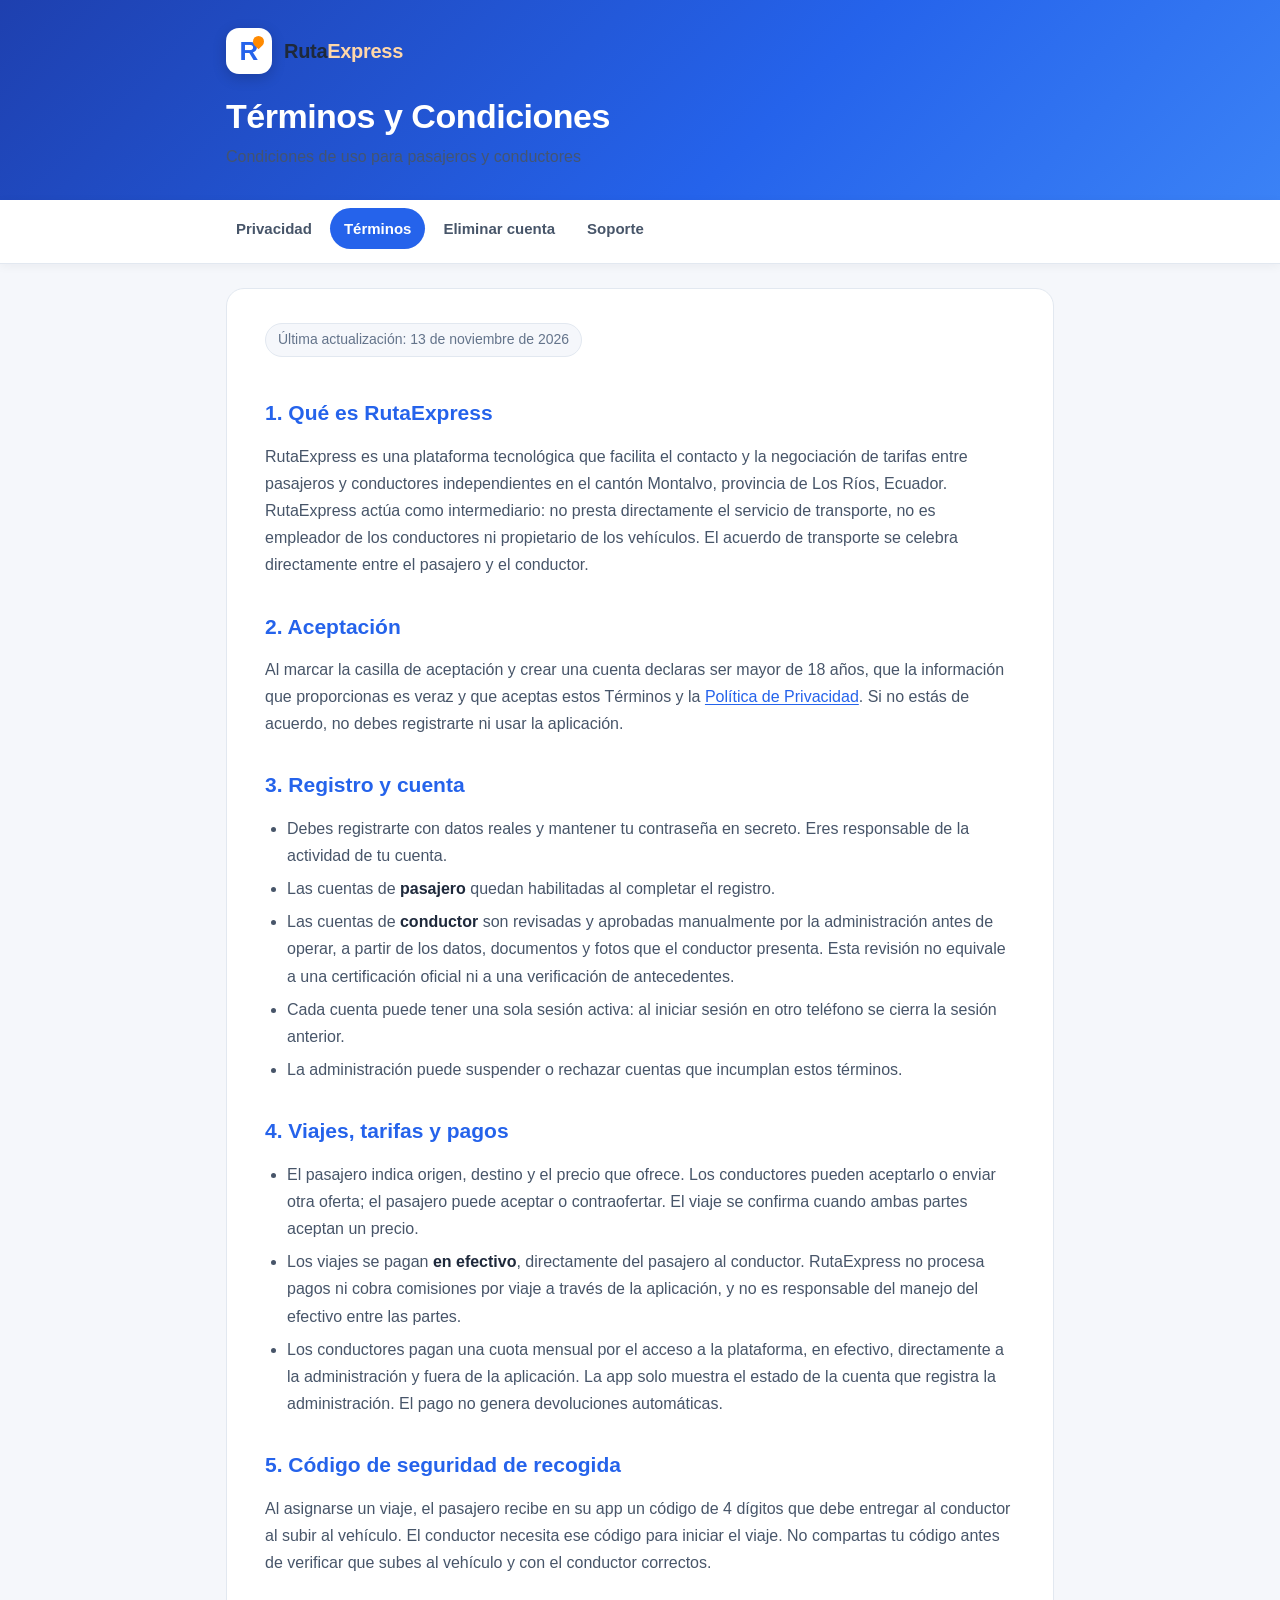
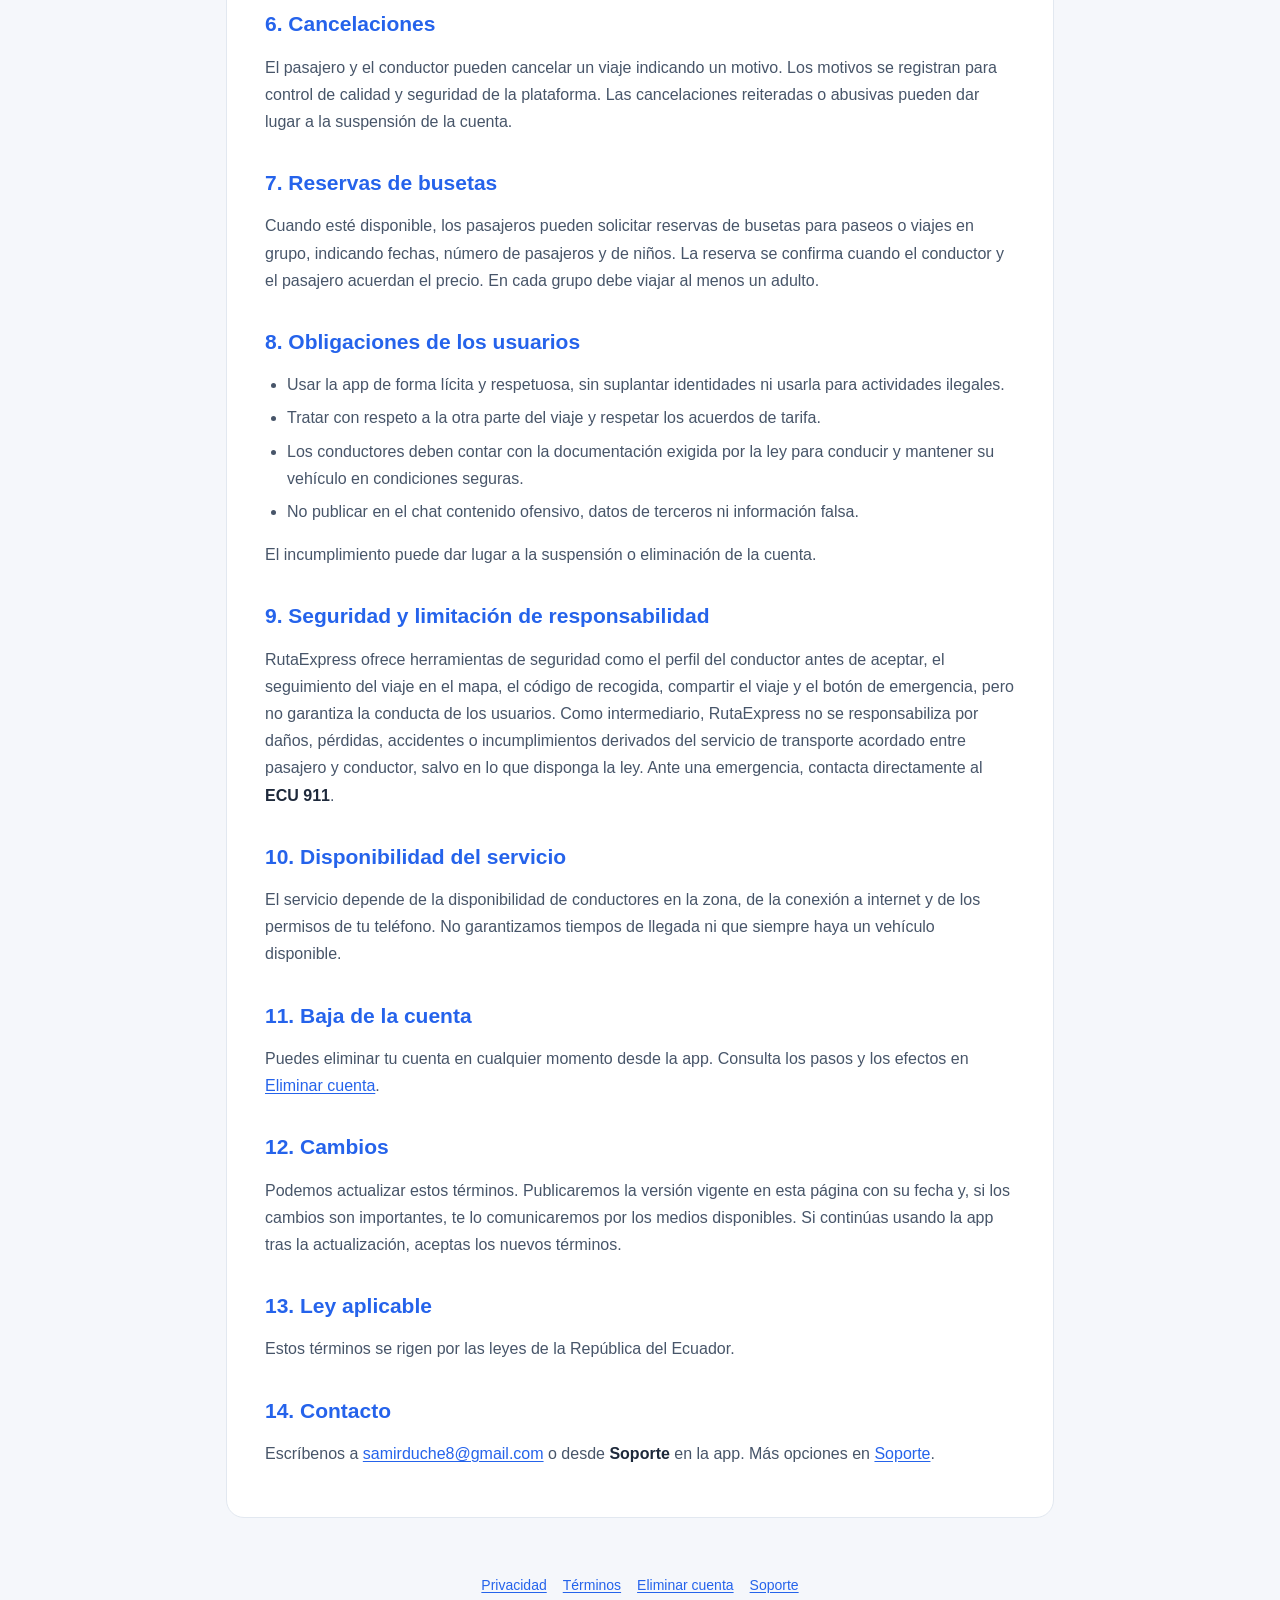
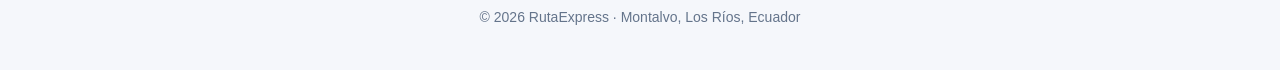
==== terminos.html @ ed239c2f "Actualiza políticas legales según la app real y añade términos, eliminación de cuenta y soporte - Po" ====
<!DOCTYPE html>
<html lang="es">
<head>
<meta charset="utf-8">
<meta name="viewport" content="width=device-width, initial-scale=1">
<title>Términos y Condiciones · RutaExpress</title>
<meta name="description" content="Condiciones de uso de RutaExpress para pasajeros y conductores en Montalvo, Los Ríos, Ecuador.">
<meta name="theme-color" content="#2563EB">
<link rel="stylesheet" href="estilos.css">
</head>
<body>
<header class="cabecera">
  <div class="envoltura">
    <a class="marca" href="index.html"><span class="logo" aria-hidden="true"><b>R</b><i></i></span><strong>Ruta<span>Express</span></strong></a>
    <h1>Términos y Condiciones</h1>
    <p>Condiciones de uso para pasajeros y conductores</p>
  </div>
</header>
<nav class="nav" aria-label="Documentos legales">
  <ul>
    <li><a href="index.html">Privacidad</a></li>
    <li><a href="terminos.html" aria-current="page">Términos</a></li>
    <li><a href="eliminar-cuenta.html">Eliminar cuenta</a></li>
    <li><a href="soporte.html">Soporte</a></li>
  </ul>
</nav>

<main class="envoltura">
<article class="tarjeta">
  <span class="fecha">Última actualización: 13 de noviembre de 2026</span>

  <h2 id="servicio">1. Qué es RutaExpress</h2>
  <p>RutaExpress es una plataforma tecnológica que facilita el contacto y la negociación de tarifas entre pasajeros y conductores independientes en el cantón Montalvo, provincia de Los Ríos, Ecuador. RutaExpress actúa como intermediario: no presta directamente el servicio de transporte, no es empleador de los conductores ni propietario de los vehículos. El acuerdo de transporte se celebra directamente entre el pasajero y el conductor.</p>

  <h2 id="aceptacion">2. Aceptación</h2>
  <p>Al marcar la casilla de aceptación y crear una cuenta declaras ser mayor de 18 años, que la información que proporcionas es veraz y que aceptas estos Términos y la <a href="index.html">Política de Privacidad</a>. Si no estás de acuerdo, no debes registrarte ni usar la aplicación.</p>

  <h2 id="cuenta">3. Registro y cuenta</h2>
  <ul>
    <li>Debes registrarte con datos reales y mantener tu contraseña en secreto. Eres responsable de la actividad de tu cuenta.</li>
    <li>Las cuentas de <strong>pasajero</strong> quedan habilitadas al completar el registro.</li>
    <li>Las cuentas de <strong>conductor</strong> son revisadas y aprobadas manualmente por la administración antes de operar, a partir de los datos, documentos y fotos que el conductor presenta. Esta revisión no equivale a una certificación oficial ni a una verificación de antecedentes.</li>
    <li>Cada cuenta puede tener una sola sesión activa: al iniciar sesión en otro teléfono se cierra la sesión anterior.</li>
    <li>La administración puede suspender o rechazar cuentas que incumplan estos términos.</li>
  </ul>

  <h2 id="viajes">4. Viajes, tarifas y pagos</h2>
  <ul>
    <li>El pasajero indica origen, destino y el precio que ofrece. Los conductores pueden aceptarlo o enviar otra oferta; el pasajero puede aceptar o contraofertar. El viaje se confirma cuando ambas partes aceptan un precio.</li>
    <li>Los viajes se pagan <strong>en efectivo</strong>, directamente del pasajero al conductor. RutaExpress no procesa pagos ni cobra comisiones por viaje a través de la aplicación, y no es responsable del manejo del efectivo entre las partes.</li>
    <li>Los conductores pagan una cuota mensual por el acceso a la plataforma, en efectivo, directamente a la administración y fuera de la aplicación. La app solo muestra el estado de la cuenta que registra la administración. El pago no genera devoluciones automáticas.</li>
  </ul>

  <h2 id="codigo">5. Código de seguridad de recogida</h2>
  <p>Al asignarse un viaje, el pasajero recibe en su app un código de 4 dígitos que debe entregar al conductor al subir al vehículo. El conductor necesita ese código para iniciar el viaje. No compartas tu código antes de verificar que subes al vehículo y con el conductor correctos.</p>

  <h2 id="cancelaciones">6. Cancelaciones</h2>
  <p>El pasajero y el conductor pueden cancelar un viaje indicando un motivo. Los motivos se registran para control de calidad y seguridad de la plataforma. Las cancelaciones reiteradas o abusivas pueden dar lugar a la suspensión de la cuenta.</p>

  <h2 id="busetas">7. Reservas de busetas</h2>
  <p>Cuando esté disponible, los pasajeros pueden solicitar reservas de busetas para paseos o viajes en grupo, indicando fechas, número de pasajeros y de niños. La reserva se confirma cuando el conductor y el pasajero acuerdan el precio. En cada grupo debe viajar al menos un adulto.</p>

  <h2 id="obligaciones">8. Obligaciones de los usuarios</h2>
  <ul>
    <li>Usar la app de forma lícita y respetuosa, sin suplantar identidades ni usarla para actividades ilegales.</li>
    <li>Tratar con respeto a la otra parte del viaje y respetar los acuerdos de tarifa.</li>
    <li>Los conductores deben contar con la documentación exigida por la ley para conducir y mantener su vehículo en condiciones seguras.</li>
    <li>No publicar en el chat contenido ofensivo, datos de terceros ni información falsa.</li>
  </ul>
  <p>El incumplimiento puede dar lugar a la suspensión o eliminación de la cuenta.</p>

  <h2 id="seguridad">9. Seguridad y limitación de responsabilidad</h2>
  <p>RutaExpress ofrece herramientas de seguridad como el perfil del conductor antes de aceptar, el seguimiento del viaje en el mapa, el código de recogida, compartir el viaje y el botón de emergencia, pero no garantiza la conducta de los usuarios. Como intermediario, RutaExpress no se responsabiliza por daños, pérdidas, accidentes o incumplimientos derivados del servicio de transporte acordado entre pasajero y conductor, salvo en lo que disponga la ley. Ante una emergencia, contacta directamente al <strong>ECU 911</strong>.</p>

  <h2 id="disponibilidad">10. Disponibilidad del servicio</h2>
  <p>El servicio depende de la disponibilidad de conductores en la zona, de la conexión a internet y de los permisos de tu teléfono. No garantizamos tiempos de llegada ni que siempre haya un vehículo disponible.</p>

  <h2 id="baja">11. Baja de la cuenta</h2>
  <p>Puedes eliminar tu cuenta en cualquier momento desde la app. Consulta los pasos y los efectos en <a href="eliminar-cuenta.html">Eliminar cuenta</a>.</p>

  <h2 id="cambios">12. Cambios</h2>
  <p>Podemos actualizar estos términos. Publicaremos la versión vigente en esta página con su fecha y, si los cambios son importantes, te lo comunicaremos por los medios disponibles. Si continúas usando la app tras la actualización, aceptas los nuevos términos.</p>

  <h2 id="ley">13. Ley aplicable</h2>
  <p>Estos términos se rigen por las leyes de la República del Ecuador.</p>

  <h2 id="contacto">14. Contacto</h2>
  <p>Escríbenos a <a href="mailto:samirduche8@gmail.com">samirduche8@gmail.com</a> o desde <strong>Soporte</strong> en la app. Más opciones en <a href="soporte.html">Soporte</a>.</p>
</article>
</main>

<footer class="pie">
  <nav aria-label="Pie de página"><a href="index.html">Privacidad</a><a href="terminos.html">Términos</a><a href="eliminar-cuenta.html">Eliminar cuenta</a><a href="soporte.html">Soporte</a></nav>
  © 2026 RutaExpress · Montalvo, Los Ríos, Ecuador
</footer>
</body>
</html>
---- estilos.css ----
/* RutaExpress · sitio legal. Sin dependencias externas: carga rápida y legible en Safari/Chrome móvil. */
:root {
  --azul: #2563EB; --azul-oscuro: #1E40AF; --naranja: #FF8A00; --cian: #00C2FF;
  --enlace: #2563EB; --texto: #1E293B; --texto-suave: #475569; --gris: #64748B; --borde: #E2E8F0;
  --fondo: #F5F7FB; --tarjeta: #FFFFFF; --aviso: #FFF7ED;
}
@media (prefers-color-scheme: dark) {
  :root:not([data-theme="light"]) {
    --enlace: #7DB3FF; --texto: #E2E8F0; --texto-suave: #CBD5E1; --gris: #94A3B8; --borde: #263449;
    --fondo: #0B1220; --tarjeta: #111A2E; --aviso: #2A1E0F;
  }
}
* { box-sizing: border-box; }
html { scroll-behavior: smooth; -webkit-text-size-adjust: 100%; }
body {
  margin: 0; background: var(--fondo); color: var(--texto);
  font: 16px/1.7 -apple-system, BlinkMacSystemFont, "Segoe UI", Roboto, Helvetica, Arial, sans-serif;
}
a { color: var(--enlace); text-underline-offset: 2px; }
a:focus-visible, button:focus-visible { outline: 3px solid var(--naranja); outline-offset: 2px; border-radius: 6px; }

/* ---------- cabecera ---------- */
.cabecera { background: linear-gradient(135deg, var(--azul-oscuro), var(--azul) 60%, #3B82F6); color: #fff; }
.cabecera .envoltura { padding: 28px 16px 30px; }
.marca { display: flex; align-items: center; gap: 12px; color: #fff; text-decoration: none; }
.logo {
  width: 46px; height: 46px; border-radius: 13px; background: #fff; flex-shrink: 0;
  display: grid; place-items: center; position: relative; box-shadow: 0 4px 14px rgba(0,0,0,.18);
}
.logo b { color: var(--azul); font-size: 26px; font-weight: 800; line-height: 1; }
.logo i { position: absolute; top: 8px; right: 8px; width: 11px; height: 11px; border-radius: 50% 50% 50% 0;
  transform: rotate(-45deg); background: var(--naranja); }
.marca strong { font-size: 20px; letter-spacing: -.3px; }
.marca strong span { color: #FFD7A8; }
.cabecera h1 { margin: 22px 0 6px; font-size: clamp(26px, 6vw, 34px); line-height: 1.2; letter-spacing: -.5px; }
.cabecera p { margin: 0; opacity: .92; }

/* ---------- navegación ---------- */
.nav { position: sticky; top: 0; z-index: 10; background: var(--tarjeta); border-bottom: 1px solid var(--borde);
  box-shadow: 0 2px 10px rgba(15,23,42,.05); }
.nav ul { display: flex; gap: 4px; margin: 0 auto; padding: 8px 12px; list-style: none; overflow-x: auto;
  max-width: 860px; scrollbar-width: none; }
.nav ul::-webkit-scrollbar { display: none; }
.nav a { display: block; white-space: nowrap; padding: 8px 14px; border-radius: 999px; color: var(--texto-suave);
  text-decoration: none; font-weight: 600; font-size: 15px; }
.nav a:hover { background: var(--fondo); color: var(--enlace); }
@media (max-width: 420px) { .nav ul { gap: 0; padding: 8px 6px; } .nav a { padding: 8px 9px; font-size: 14px; } }
.nav a[aria-current="page"] { background: var(--azul); color: #fff; }

/* ---------- contenido ---------- */
.envoltura { max-width: 860px; margin: 0 auto; padding: 0 16px; }
main.envoltura { padding-top: 24px; padding-bottom: 48px; }
.tarjeta { background: var(--tarjeta); border: 1px solid var(--borde); border-radius: 18px; padding: 22px 20px; }
@media (min-width: 640px) { .tarjeta { padding: 34px 38px; } }
.fecha { display: inline-block; font-size: 14px; color: var(--gris); background: var(--fondo);
  border: 1px solid var(--borde); padding: 4px 12px; border-radius: 999px; margin-bottom: 8px; }
h2 { color: var(--enlace); font-size: 21px; line-height: 1.3; margin: 34px 0 10px; scroll-margin-top: 70px; }
h3 { font-size: 17px; margin: 22px 0 6px; }
p, li { color: var(--texto-suave); }
ul, ol { padding-left: 22px; }
li { margin-bottom: 6px; }
strong { color: var(--texto); }
.indice { background: var(--fondo); border: 1px solid var(--borde); border-radius: 14px; padding: 14px 18px; margin: 18px 0 8px; }
.indice p { margin: 0 0 6px; font-weight: 700; color: var(--texto); }
.indice ol { margin: 0; columns: 2 240px; column-gap: 28px; }
.indice li { break-inside: avoid; }
.aviso { background: var(--aviso); border-left: 4px solid var(--naranja); border-radius: 12px; padding: 14px 18px; margin: 18px 0; }
.aviso p { margin: 0; }
.tabla { width: 100%; border-collapse: collapse; margin: 12px 0 18px; font-size: 15px; }
.tabla th, .tabla td { text-align: left; vertical-align: top; padding: 10px 12px; border-bottom: 1px solid var(--borde); }
.tabla th { color: var(--texto); background: var(--fondo); }
.tabla td { color: var(--texto-suave); }
@media (max-width: 560px) {                     /* tablas legibles en teléfono: cada fila como tarjeta */
  .tabla thead { display: none; }
  .tabla tr { display: block; border: 1px solid var(--borde); border-radius: 12px; margin-bottom: 12px; padding: 6px 4px; }
  .tabla td { display: block; border: 0; padding: 6px 10px; }
  .tabla td::before { content: attr(data-t); display: block; font-weight: 700; color: var(--texto); font-size: 13px; }
}
.pasos { counter-reset: paso; list-style: none; padding: 0; }
.pasos li { counter-increment: paso; position: relative; padding: 12px 14px 12px 56px; margin-bottom: 10px;
  background: var(--fondo); border: 1px solid var(--borde); border-radius: 14px; }
.pasos li::before { content: counter(paso); position: absolute; left: 14px; top: 12px; width: 30px; height: 30px;
  border-radius: 50%; background: var(--azul); color: #fff; font-weight: 800; display: grid; place-items: center; }
.contacto { display: grid; gap: 12px; margin-top: 10px; }
@media (min-width: 640px) { .contacto { grid-template-columns: 1fr 1fr; } }
.contacto div { background: var(--fondo); border: 1px solid var(--borde); border-radius: 14px; padding: 16px 18px; }
.contacto b { display: block; color: var(--texto); }
.boton { display: inline-block; background: var(--azul); color: #fff; text-decoration: none; font-weight: 700;
  padding: 12px 20px; border-radius: 12px; margin-top: 6px; }
.boton:hover { background: var(--azul-oscuro); }
.boton.secundario { background: var(--naranja); }

/* ---------- pie ---------- */
.pie { text-align: center; color: var(--gris); font-size: 14px; padding: 8px 16px 40px; }
.pie nav { display: flex; flex-wrap: wrap; justify-content: center; gap: 6px 16px; margin-bottom: 8px; }
@media print { .nav, .pie nav { display: none; } .tarjeta { border: 0; } body { background: #fff; } }
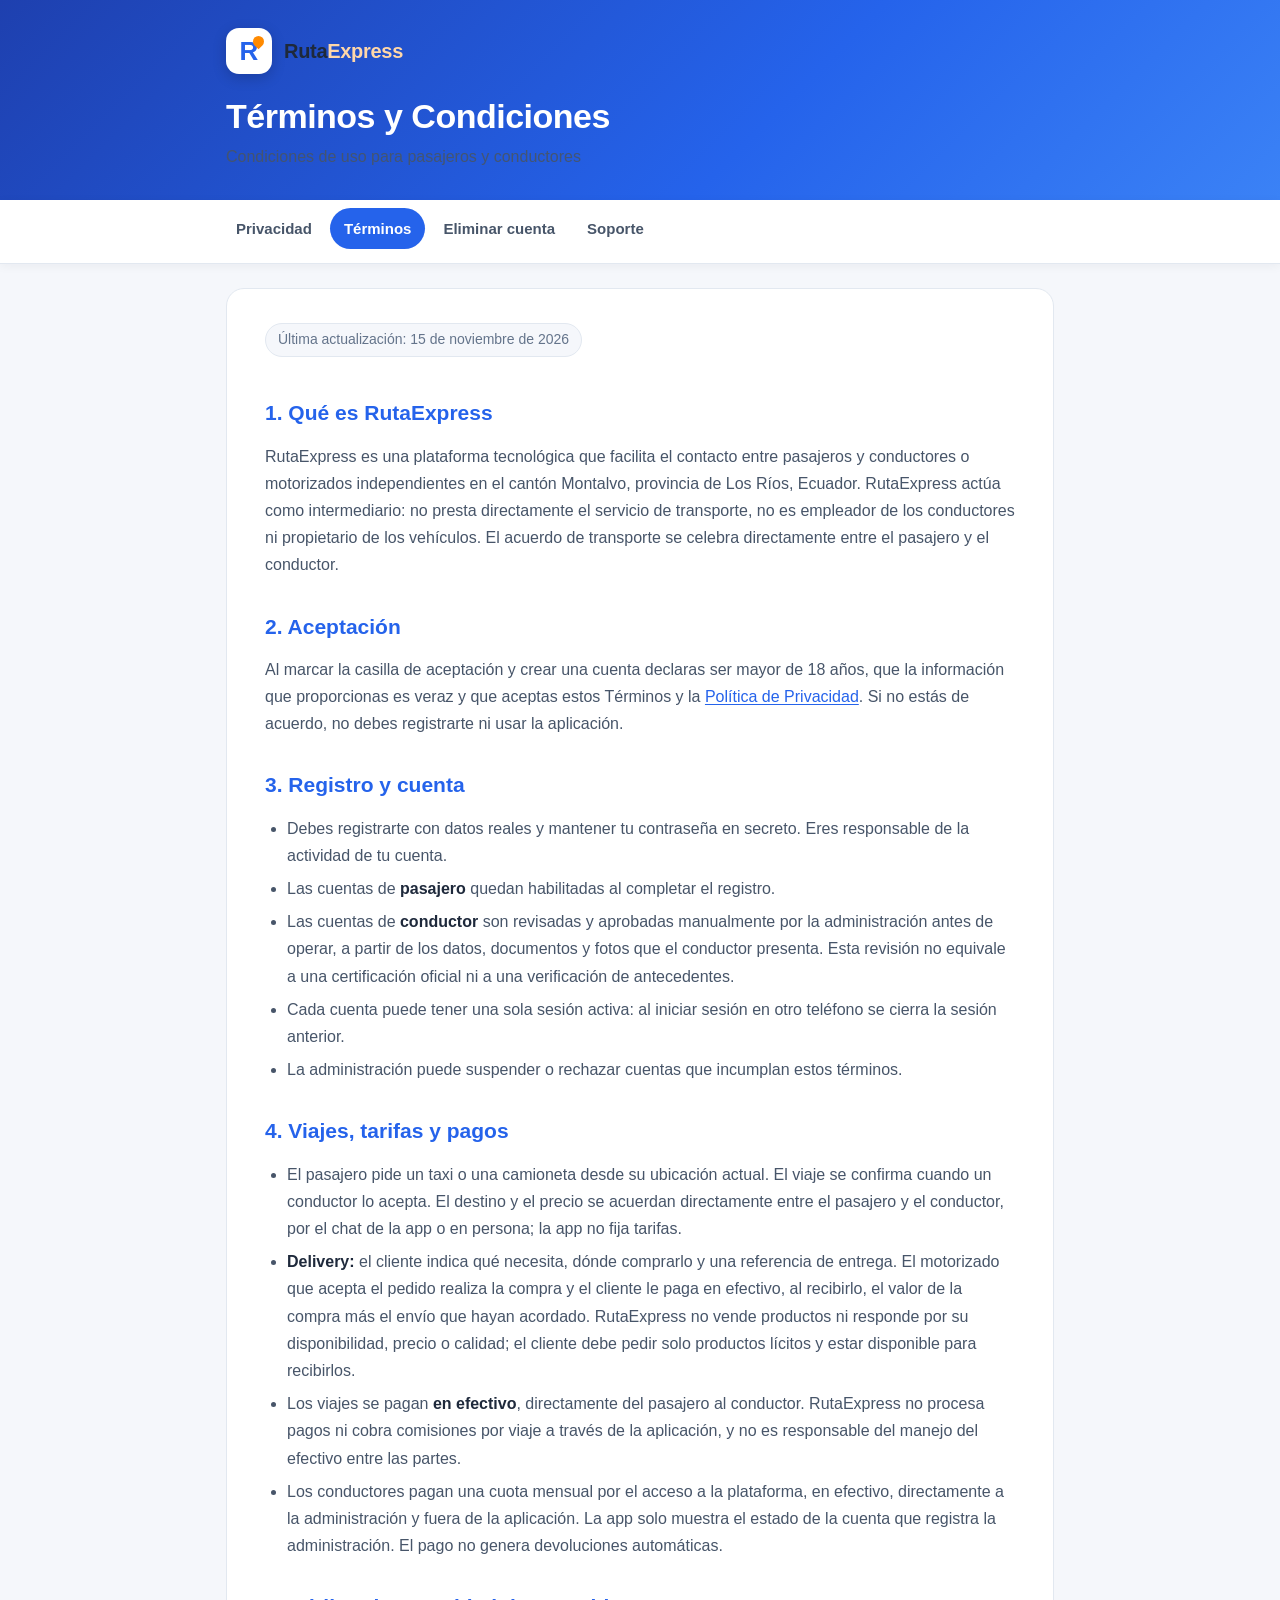
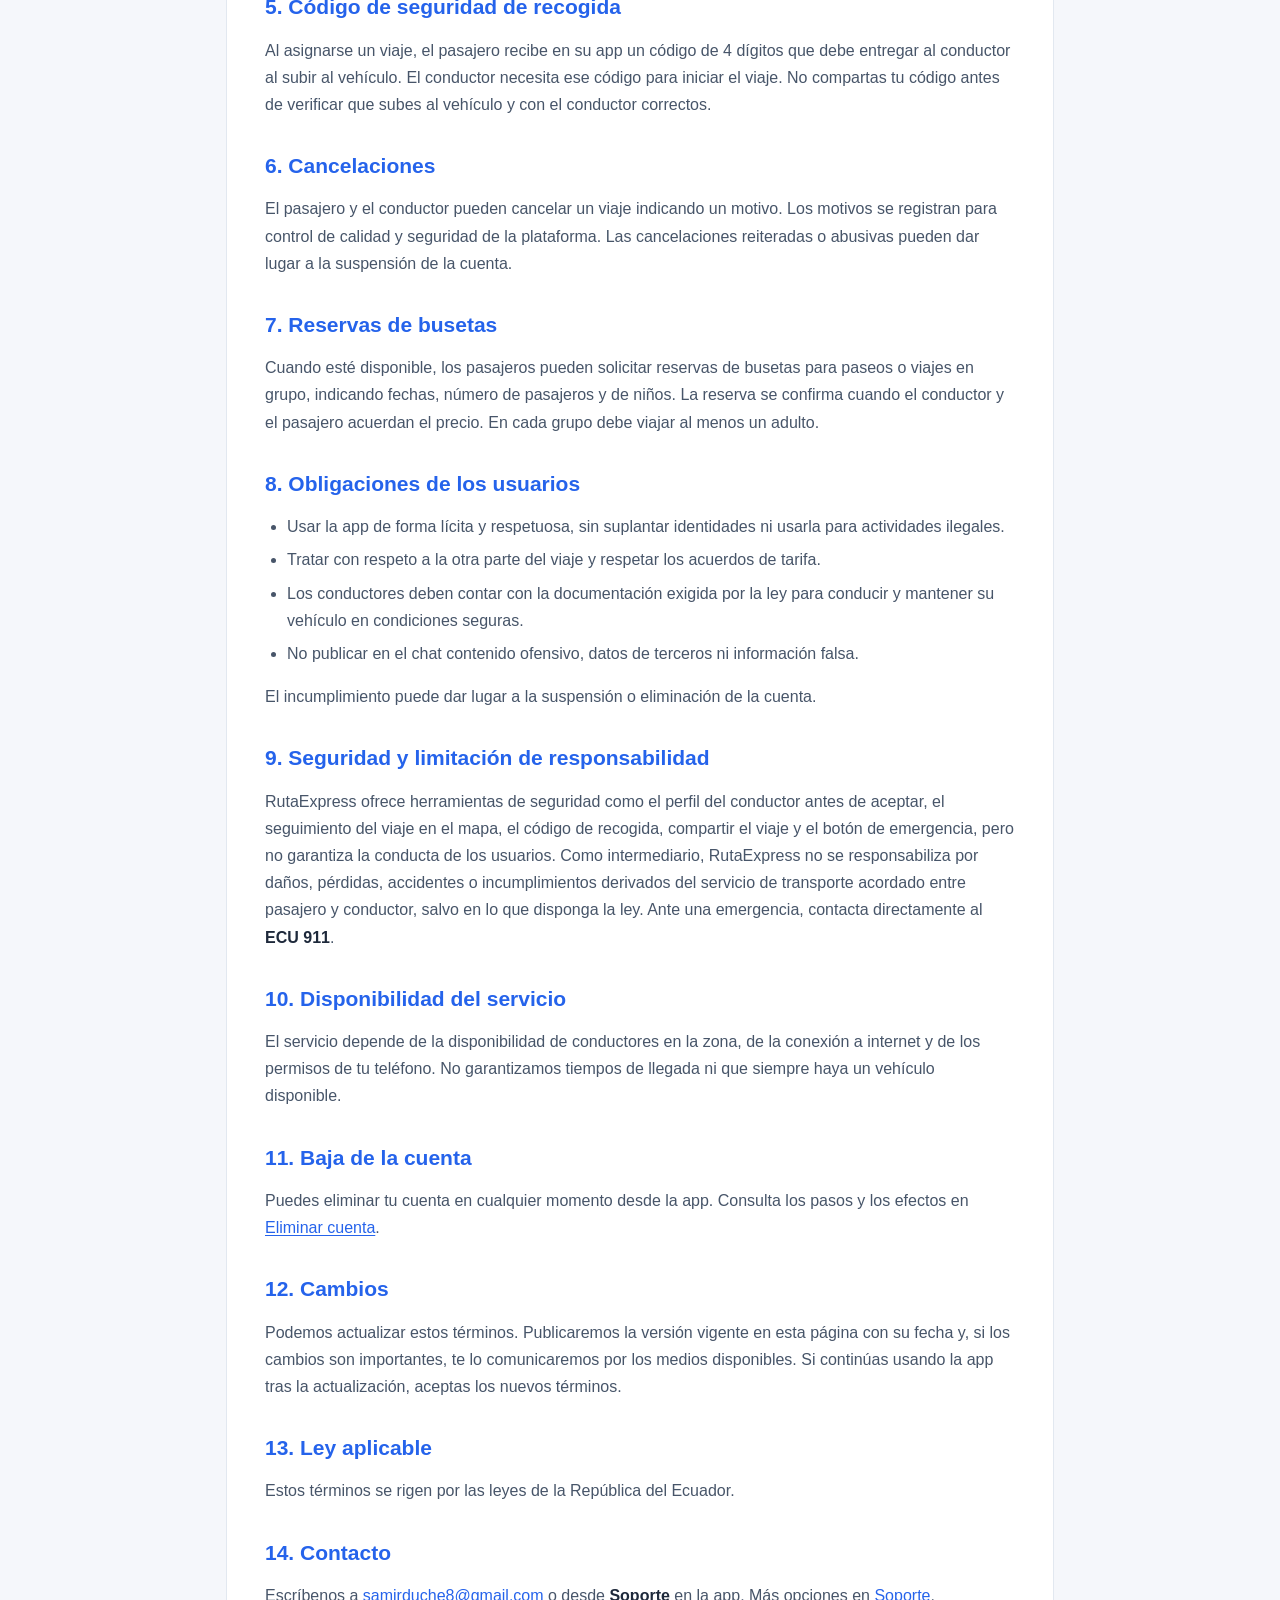
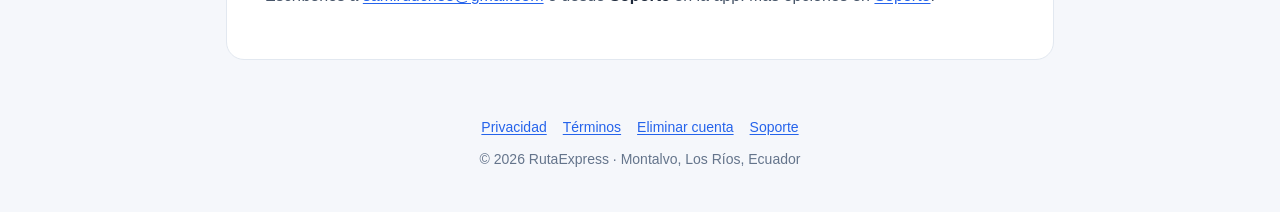
==== commit 73f1bdd1: "Política y términos: Delivery con motos, pedido sin destino ni precio, sin ingresos calculados Co-Au" ====
--- a/terminos.html
+++ b/terminos.html
@@ -27,10 +27,10 @@
 
 <main class="envoltura">
 <article class="tarjeta">
-  <span class="fecha">Última actualización: 13 de noviembre de 2026</span>
+  <span class="fecha">Última actualización: 15 de noviembre de 2026</span>
 
   <h2 id="servicio">1. Qué es RutaExpress</h2>
-  <p>RutaExpress es una plataforma tecnológica que facilita el contacto y la negociación de tarifas entre pasajeros y conductores independientes en el cantón Montalvo, provincia de Los Ríos, Ecuador. RutaExpress actúa como intermediario: no presta directamente el servicio de transporte, no es empleador de los conductores ni propietario de los vehículos. El acuerdo de transporte se celebra directamente entre el pasajero y el conductor.</p>
+  <p>RutaExpress es una plataforma tecnológica que facilita el contacto entre pasajeros y conductores o motorizados independientes en el cantón Montalvo, provincia de Los Ríos, Ecuador. RutaExpress actúa como intermediario: no presta directamente el servicio de transporte, no es empleador de los conductores ni propietario de los vehículos. El acuerdo de transporte se celebra directamente entre el pasajero y el conductor.</p>
 
   <h2 id="aceptacion">2. Aceptación</h2>
   <p>Al marcar la casilla de aceptación y crear una cuenta declaras ser mayor de 18 años, que la información que proporcionas es veraz y que aceptas estos Términos y la <a href="index.html">Política de Privacidad</a>. Si no estás de acuerdo, no debes registrarte ni usar la aplicación.</p>
@@ -46,7 +46,8 @@
 
   <h2 id="viajes">4. Viajes, tarifas y pagos</h2>
   <ul>
-    <li>El pasajero indica origen, destino y el precio que ofrece. Los conductores pueden aceptarlo o enviar otra oferta; el pasajero puede aceptar o contraofertar. El viaje se confirma cuando ambas partes aceptan un precio.</li>
+    <li>El pasajero pide un taxi o una camioneta desde su ubicación actual. El viaje se confirma cuando un conductor lo acepta. El destino y el precio se acuerdan directamente entre el pasajero y el conductor, por el chat de la app o en persona; la app no fija tarifas.</li>
+    <li><strong>Delivery:</strong> el cliente indica qué necesita, dónde comprarlo y una referencia de entrega. El motorizado que acepta el pedido realiza la compra y el cliente le paga en efectivo, al recibirlo, el valor de la compra más el envío que hayan acordado. RutaExpress no vende productos ni responde por su disponibilidad, precio o calidad; el cliente debe pedir solo productos lícitos y estar disponible para recibirlos.</li>
     <li>Los viajes se pagan <strong>en efectivo</strong>, directamente del pasajero al conductor. RutaExpress no procesa pagos ni cobra comisiones por viaje a través de la aplicación, y no es responsable del manejo del efectivo entre las partes.</li>
     <li>Los conductores pagan una cuota mensual por el acceso a la plataforma, en efectivo, directamente a la administración y fuera de la aplicación. La app solo muestra el estado de la cuenta que registra la administración. El pago no genera devoluciones automáticas.</li>
   </ul>
